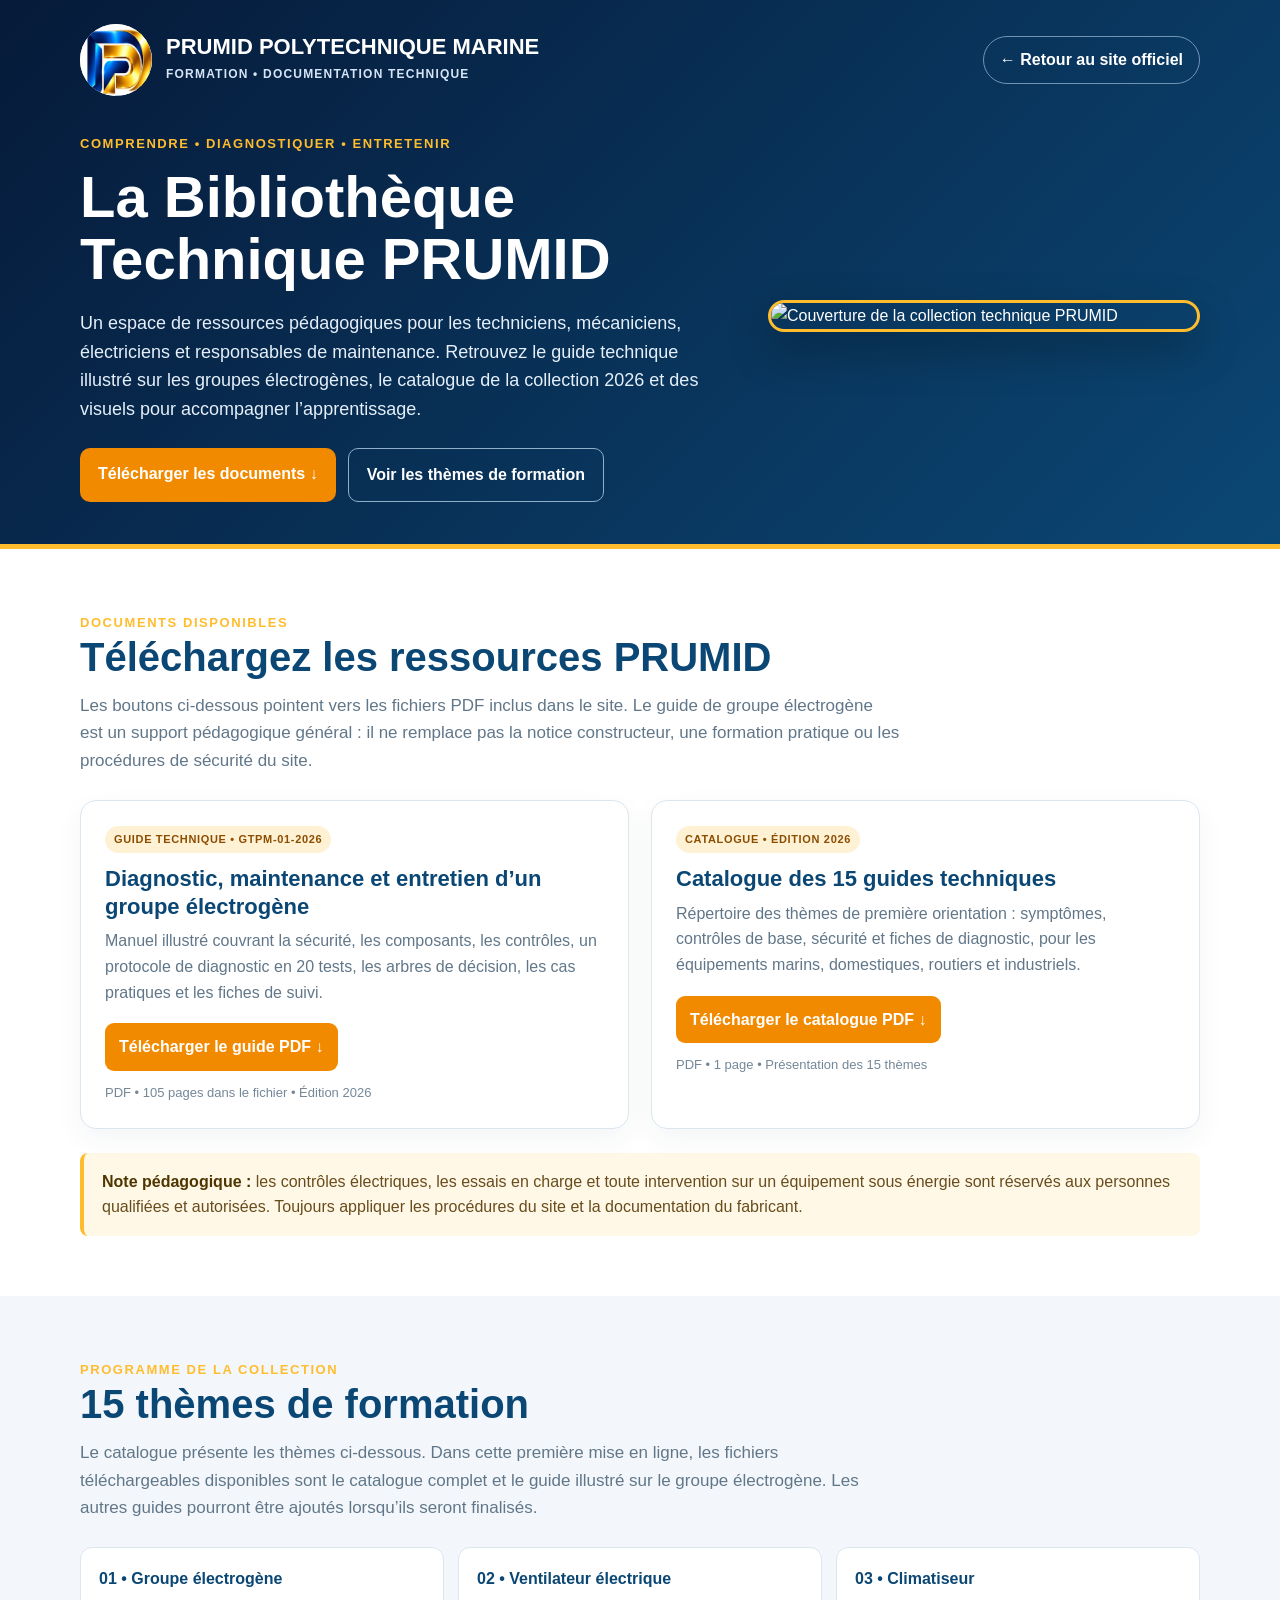
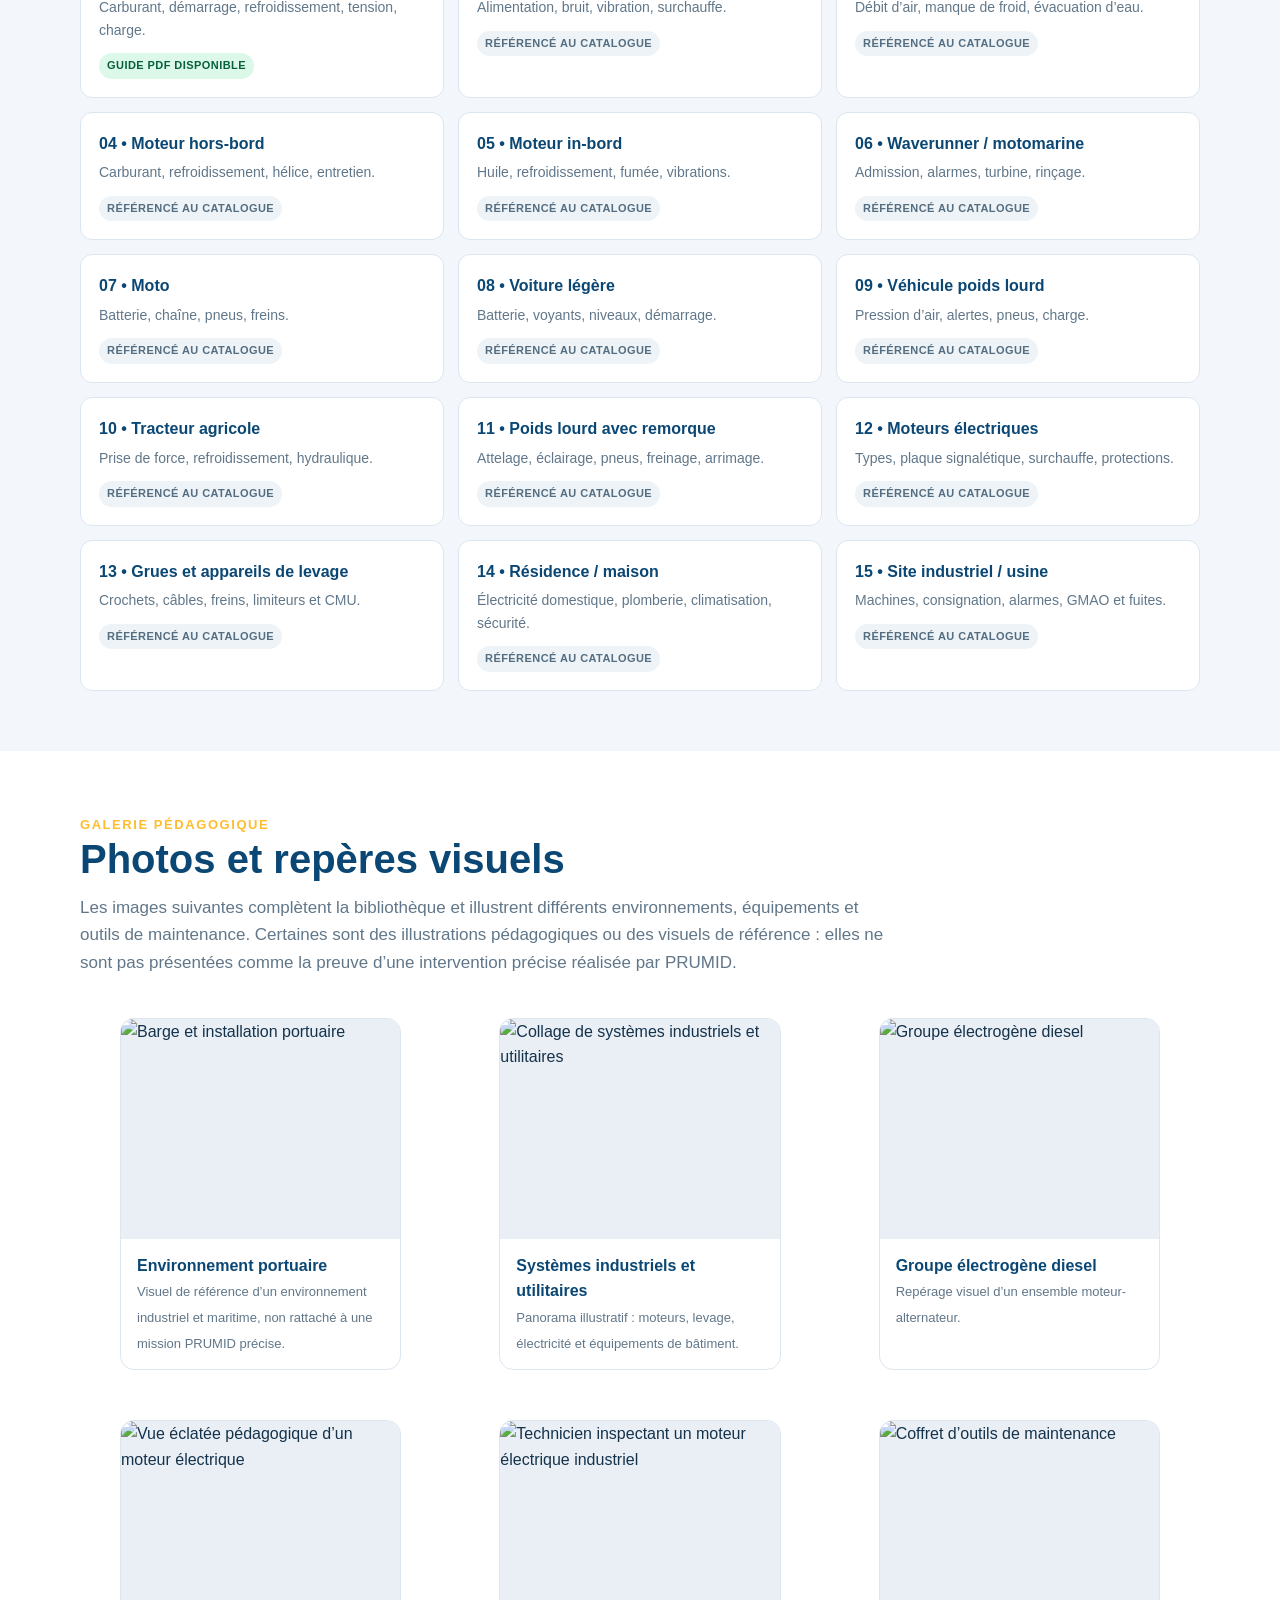
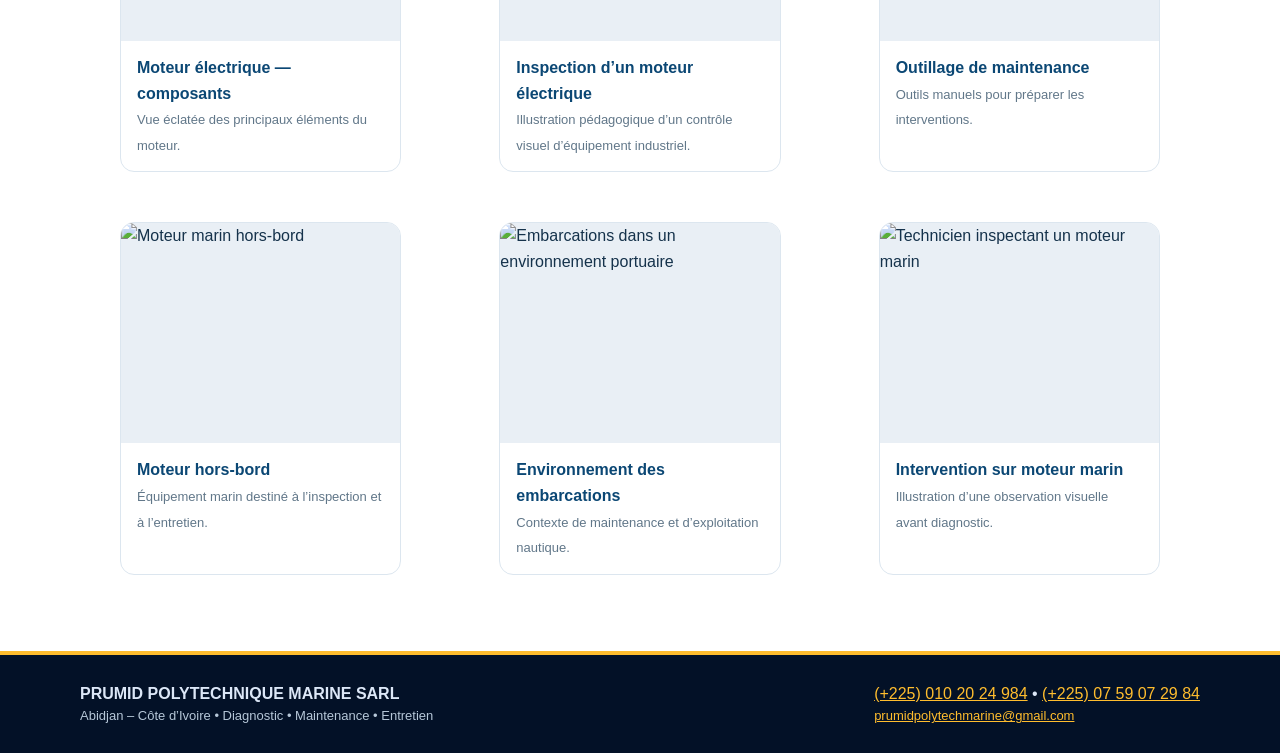
==== bibliotheque-technique.html @ f0f3e861 "Add files via upload Version 14 — galerie et confiance PRUMID." ====
<!doctype html>
<html lang="fr">
<head>
  <meta charset="utf-8">
  <meta name="viewport" content="width=device-width, initial-scale=1">
  <meta name="description" content="Bibliothèque Technique PRUMID : guide illustré de groupe électrogène, catalogue de 15 thèmes de formation et ressources visuelles de maintenance marine et industrielle.">
  <meta name="theme-color" content="#082f52">
  <title>Formation — Bibliothèque Technique PRUMID</title>
  <style>
    :root{--navy:#061a39;--blue:#0b4774;--gold:#ffbd2e;--orange:#f28a00;--ink:#15324b;--muted:#617789;--pale:#f3f7fb;--line:#dce6ef}
    *{box-sizing:border-box}html{scroll-behavior:smooth}body{margin:0;font-family:Inter,Arial,sans-serif;line-height:1.6;color:var(--ink);background:#fff}a{color:inherit}.wrap{width:min(1120px,92%);margin:auto}
    header{background:linear-gradient(135deg,var(--navy),#0b4774);color:#fff;padding:24px 0 42px;border-bottom:5px solid var(--gold)}
    .topbar{display:flex;justify-content:space-between;align-items:center;gap:20px;flex-wrap:wrap;margin-bottom:34px}.brand{display:flex;align-items:center;gap:14px;text-decoration:none}.brand img{width:72px;height:72px;object-fit:contain;border-radius:50%;background:white}.brand strong{display:block;font-size:22px;line-height:1.2}.brand span{font-size:12px;color:#d6e5f6;letter-spacing:.1em;font-weight:800}.back{color:#fff;text-decoration:none;font-weight:800;border:1px solid #7194b5;border-radius:999px;padding:10px 16px}.eyebrow{color:var(--gold);text-transform:uppercase;letter-spacing:.12em;font-weight:900;font-size:13px}.hero-grid{display:grid;grid-template-columns:1.2fr .8fr;gap:40px;align-items:center}.hero h1{font-size:clamp(34px,5vw,58px);line-height:1.08;margin:10px 0 16px}.hero p{font-size:18px;color:#e4effa;max-width:680px}.hero-cover{width:100%;max-height:440px;object-fit:cover;object-position:center 20%;border:3px solid var(--gold);border-radius:16px;box-shadow:0 18px 44px #0004}.actions{display:flex;gap:12px;flex-wrap:wrap;margin-top:24px}.btn{display:inline-block;padding:13px 18px;border-radius:10px;text-decoration:none;font-weight:900;background:var(--orange);color:#fff}.btn.alt{background:transparent;border:1px solid #90afc9;color:#fff}.btn.light{background:#fff;color:var(--blue);border:1px solid var(--line)}
    section{padding:60px 0}.section-alt{background:var(--pale)}h2{font-size:clamp(27px,3.4vw,40px);line-height:1.15;color:var(--blue);margin:0 0 12px}.lead{font-size:17px;color:var(--muted);max-width:820px;margin:0 0 26px}.downloads{display:grid;grid-template-columns:repeat(2,minmax(0,1fr));gap:22px}.download-card{background:#fff;border:1px solid var(--line);border-radius:16px;overflow:hidden;box-shadow:0 10px 28px #15324b0d}.download-card .pad{padding:24px}.download-card .icon{font-size:32px}.pill{display:inline-block;background:#fff1d4;color:#8b4d00;font-weight:900;font-size:11px;letter-spacing:.06em;padding:5px 9px;border-radius:999px}.download-card h3{font-size:22px;line-height:1.25;color:var(--blue);margin:12px 0 8px}.download-card p{color:var(--muted);margin:0 0 18px}.file-meta{font-size:13px;color:#748797;margin-top:12px}.download-link{display:inline-block;background:var(--orange);color:white;padding:11px 14px;border-radius:9px;font-weight:900;text-decoration:none}.topics{display:grid;grid-template-columns:repeat(3,minmax(0,1fr));gap:14px}.topic{background:#fff;border:1px solid var(--line);border-radius:12px;padding:18px}.topic b{display:block;color:var(--blue);margin-bottom:5px}.topic p{font-size:14px;color:var(--muted);margin:0 0 10px}.status{display:inline-block;font-size:11px;text-transform:uppercase;letter-spacing:.04em;font-weight:900;color:#546d80;background:#edf3f7;border-radius:999px;padding:4px 8px}.status.ready{color:#075f3c;background:#dcf8e8}
    .photo-grid{display:grid;grid-template-columns:repeat(3,minmax(0,1fr));gap:18px}.photo-card{background:#fff;border:1px solid var(--line);border-radius:14px;overflow:hidden}.photo-card img{width:100%;height:220px;object-fit:cover;display:block;background:#e9eff5}.photo-card figcaption{padding:14px 16px}.photo-card strong{display:block;color:var(--blue)}.photo-card span{font-size:13px;color:var(--muted)}.note{margin-top:24px;background:#fff8e7;border-left:4px solid var(--gold);border-radius:8px;padding:16px 18px;color:#684c1c}.note strong{color:#4f3600}footer{background:#031127;color:#dce7f7;padding:26px 0;border-top:4px solid var(--gold)}.footer-inner{display:flex;justify-content:space-between;gap:20px;align-items:center;flex-wrap:wrap}.footer-inner a{color:var(--gold)}.small{font-size:13px;color:#b6c7d8}
    @media(max-width:800px){.hero-grid{grid-template-columns:1fr}.hero-cover{max-height:350px;object-position:center 18%}.topics,.photo-grid{grid-template-columns:repeat(2,minmax(0,1fr))}.downloads{grid-template-columns:1fr}}
    @media(max-width:560px){.topics,.photo-grid{grid-template-columns:1fr}.photo-card img{height:230px}.topbar{align-items:flex-start}.brand img{width:58px;height:58px}.brand strong{font-size:18px}.actions .btn{width:100%;text-align:center}section{padding:46px 0}}
  </style>
</head>
<body>
<header class="hero">
  <div class="wrap">
    <div class="topbar">
      <a class="brand" href="index.html" aria-label="Retour au site PRUMID">
        <img src="logo-prumid-embleme.jpg" alt="Emblème PRUMID bleu et or">
        <div><strong>PRUMID POLYTECHNIQUE MARINE</strong><span>FORMATION • DOCUMENTATION TECHNIQUE</span></div>
      </a>
      <a class="back" href="index.html">← Retour au site officiel</a>
    </div>
    <div class="hero-grid">
      <div>
        <span class="eyebrow">Comprendre • Diagnostiquer • Entretenir</span>
        <h1>La Bibliothèque Technique PRUMID</h1>
        <p>Un espace de ressources pédagogiques pour les techniciens, mécaniciens, électriciens et responsables de maintenance. Retrouvez le guide technique illustré sur les groupes électrogènes, le catalogue de la collection 2026 et des visuels pour accompagner l’apprentissage.</p>
        <div class="actions">
          <a class="btn" href="#telechargements">Télécharger les documents ↓</a>
          <a class="btn alt" href="#themes">Voir les thèmes de formation</a>
        </div>
      </div>
      <img class="hero-cover" src="assets/formation/couverture-collection-technique.webp" alt="Couverture de la collection technique PRUMID">
    </div>
  </div>
</header>

<main>
  <section id="telechargements">
    <div class="wrap">
      <span class="eyebrow">Documents disponibles</span>
      <h2>Téléchargez les ressources PRUMID</h2>
      <p class="lead">Les boutons ci-dessous pointent vers les fichiers PDF inclus dans le site. Le guide de groupe électrogène est un support pédagogique général : il ne remplace pas la notice constructeur, une formation pratique ou les procédures de sécurité du site.</p>
      <div class="downloads">
        <article class="download-card">
          <div class="pad">
            <span class="pill">GUIDE TECHNIQUE • GTPM-01-2026</span>
            <h3>Diagnostic, maintenance et entretien d’un groupe électrogène</h3>
            <p>Manuel illustré couvrant la sécurité, les composants, les contrôles, un protocole de diagnostic en 20 tests, les arbres de décision, les cas pratiques et les fiches de suivi.</p>
            <a class="download-link" href="documents/PRUMID_Guide_Technique_Groupe_Electrogene_2026.pdf" download>Télécharger le guide PDF ↓</a>
            <div class="file-meta">PDF • 105 pages dans le fichier • Édition 2026</div>
          </div>
        </article>
        <article class="download-card">
          <div class="pad">
            <span class="pill">CATALOGUE • ÉDITION 2026</span>
            <h3>Catalogue des 15 guides techniques</h3>
            <p>Répertoire des thèmes de première orientation : symptômes, contrôles de base, sécurité et fiches de diagnostic, pour les équipements marins, domestiques, routiers et industriels.</p>
            <a class="download-link" href="documents/PRUMID_Catalogue_Guides_Techniques.pdf" download>Télécharger le catalogue PDF ↓</a>
            <div class="file-meta">PDF • 1 page • Présentation des 15 thèmes</div>
          </div>
        </article>
      </div>
      <div class="note"><strong>Note pédagogique :</strong> les contrôles électriques, les essais en charge et toute intervention sur un équipement sous énergie sont réservés aux personnes qualifiées et autorisées. Toujours appliquer les procédures du site et la documentation du fabricant.</div>
    </div>
  </section>

  <section id="themes" class="section-alt">
    <div class="wrap">
      <span class="eyebrow">Programme de la collection</span>
      <h2>15 thèmes de formation</h2>
      <p class="lead">Le catalogue présente les thèmes ci-dessous. Dans cette première mise en ligne, les fichiers téléchargeables disponibles sont le catalogue complet et le guide illustré sur le groupe électrogène. Les autres guides pourront être ajoutés lorsqu’ils seront finalisés.</p>
      <div class="topics">
        <article class="topic"><b>01 • Groupe électrogène</b><p>Carburant, démarrage, refroidissement, tension, charge.</p><span class="status ready">Guide PDF disponible</span></article>
        <article class="topic"><b>02 • Ventilateur électrique</b><p>Alimentation, bruit, vibration, surchauffe.</p><span class="status">Référencé au catalogue</span></article>
        <article class="topic"><b>03 • Climatiseur</b><p>Débit d’air, manque de froid, évacuation d’eau.</p><span class="status">Référencé au catalogue</span></article>
        <article class="topic"><b>04 • Moteur hors-bord</b><p>Carburant, refroidissement, hélice, entretien.</p><span class="status">Référencé au catalogue</span></article>
        <article class="topic"><b>05 • Moteur in-bord</b><p>Huile, refroidissement, fumée, vibrations.</p><span class="status">Référencé au catalogue</span></article>
        <article class="topic"><b>06 • Waverunner / motomarine</b><p>Admission, alarmes, turbine, rinçage.</p><span class="status">Référencé au catalogue</span></article>
        <article class="topic"><b>07 • Moto</b><p>Batterie, chaîne, pneus, freins.</p><span class="status">Référencé au catalogue</span></article>
        <article class="topic"><b>08 • Voiture légère</b><p>Batterie, voyants, niveaux, démarrage.</p><span class="status">Référencé au catalogue</span></article>
        <article class="topic"><b>09 • Véhicule poids lourd</b><p>Pression d’air, alertes, pneus, charge.</p><span class="status">Référencé au catalogue</span></article>
        <article class="topic"><b>10 • Tracteur agricole</b><p>Prise de force, refroidissement, hydraulique.</p><span class="status">Référencé au catalogue</span></article>
        <article class="topic"><b>11 • Poids lourd avec remorque</b><p>Attelage, éclairage, pneus, freinage, arrimage.</p><span class="status">Référencé au catalogue</span></article>
        <article class="topic"><b>12 • Moteurs électriques</b><p>Types, plaque signalétique, surchauffe, protections.</p><span class="status">Référencé au catalogue</span></article>
        <article class="topic"><b>13 • Grues et appareils de levage</b><p>Crochets, câbles, freins, limiteurs et CMU.</p><span class="status">Référencé au catalogue</span></article>
        <article class="topic"><b>14 • Résidence / maison</b><p>Électricité domestique, plomberie, climatisation, sécurité.</p><span class="status">Référencé au catalogue</span></article>
        <article class="topic"><b>15 • Site industriel / usine</b><p>Machines, consignation, alarmes, GMAO et fuites.</p><span class="status">Référencé au catalogue</span></article>
      </div>
    </div>
  </section>

  <section id="illustrations">
    <div class="wrap">
      <span class="eyebrow">Galerie pédagogique</span>
      <h2>Photos et repères visuels</h2>
      <p class="lead">Les images suivantes complètent la bibliothèque et illustrent différents environnements, équipements et outils de maintenance. Certaines sont des illustrations pédagogiques ou des visuels de référence : elles ne sont pas présentées comme la preuve d’une intervention précise réalisée par PRUMID.</p>
      <div class="photo-grid">
        <figure class="photo-card"><img src="assets/formation/environnement-portuaire.webp" alt="Barge et installation portuaire" loading="lazy"><figcaption><strong>Environnement portuaire</strong><span>Visuel de référence d’un environnement industriel et maritime, non rattaché à une mission PRUMID précise.</span></figcaption></figure>
        <figure class="photo-card"><img src="assets/formation/systemes-industriels-utilitaires.webp" alt="Collage de systèmes industriels et utilitaires" loading="lazy"><figcaption><strong>Systèmes industriels et utilitaires</strong><span>Panorama illustratif : moteurs, levage, électricité et équipements de bâtiment.</span></figcaption></figure>
        <figure class="photo-card"><img src="assets/formation/groupe-electrogene-diesel.webp" alt="Groupe électrogène diesel" loading="lazy"><figcaption><strong>Groupe électrogène diesel</strong><span>Repérage visuel d’un ensemble moteur-alternateur.</span></figcaption></figure>
        <figure class="photo-card"><img src="assets/formation/moteur-electrique-composants.webp" alt="Vue éclatée pédagogique d’un moteur électrique" loading="lazy"><figcaption><strong>Moteur électrique — composants</strong><span>Vue éclatée des principaux éléments du moteur.</span></figcaption></figure>
        <figure class="photo-card"><img src="assets/formation/inspection-moteur-electrique.webp" alt="Technicien inspectant un moteur électrique industriel" loading="lazy"><figcaption><strong>Inspection d’un moteur électrique</strong><span>Illustration pédagogique d’un contrôle visuel d’équipement industriel.</span></figcaption></figure>
        <figure class="photo-card"><img src="assets/formation/outillage-maintenance.webp" alt="Coffret d’outils de maintenance" loading="lazy"><figcaption><strong>Outillage de maintenance</strong><span>Outils manuels pour préparer les interventions.</span></figcaption></figure>
        <figure class="photo-card"><img src="assets/formation/moteur-hors-bord.webp" alt="Moteur marin hors-bord" loading="lazy"><figcaption><strong>Moteur hors-bord</strong><span>Équipement marin destiné à l’inspection et à l’entretien.</span></figcaption></figure>
        <figure class="photo-card"><img src="assets/formation/environnement-embarcations.webp" alt="Embarcations dans un environnement portuaire" loading="lazy"><figcaption><strong>Environnement des embarcations</strong><span>Contexte de maintenance et d’exploitation nautique.</span></figcaption></figure>
        <figure class="photo-card"><img src="assets/formation/intervention-moteur-marin.webp" alt="Technicien inspectant un moteur marin" loading="lazy"><figcaption><strong>Intervention sur moteur marin</strong><span>Illustration d’une observation visuelle avant diagnostic.</span></figcaption></figure>
      </div>
    </div>
  </section>
</main>
<footer><div class="wrap footer-inner"><div><strong>PRUMID POLYTECHNIQUE MARINE SARL</strong><div class="small">Abidjan – Côte d’Ivoire • Diagnostic • Maintenance • Entretien</div></div><div><a href="tel:+2250102024984">(+225) 010 20 24 984</a> • <a href="tel:+2250759072984">(+225) 07 59 07 29 84</a><div class="small"><a href="mailto:prumidpolytechmarine@gmail.com">prumidpolytechmarine@gmail.com</a></div></div></div></footer>
</body>
</html>
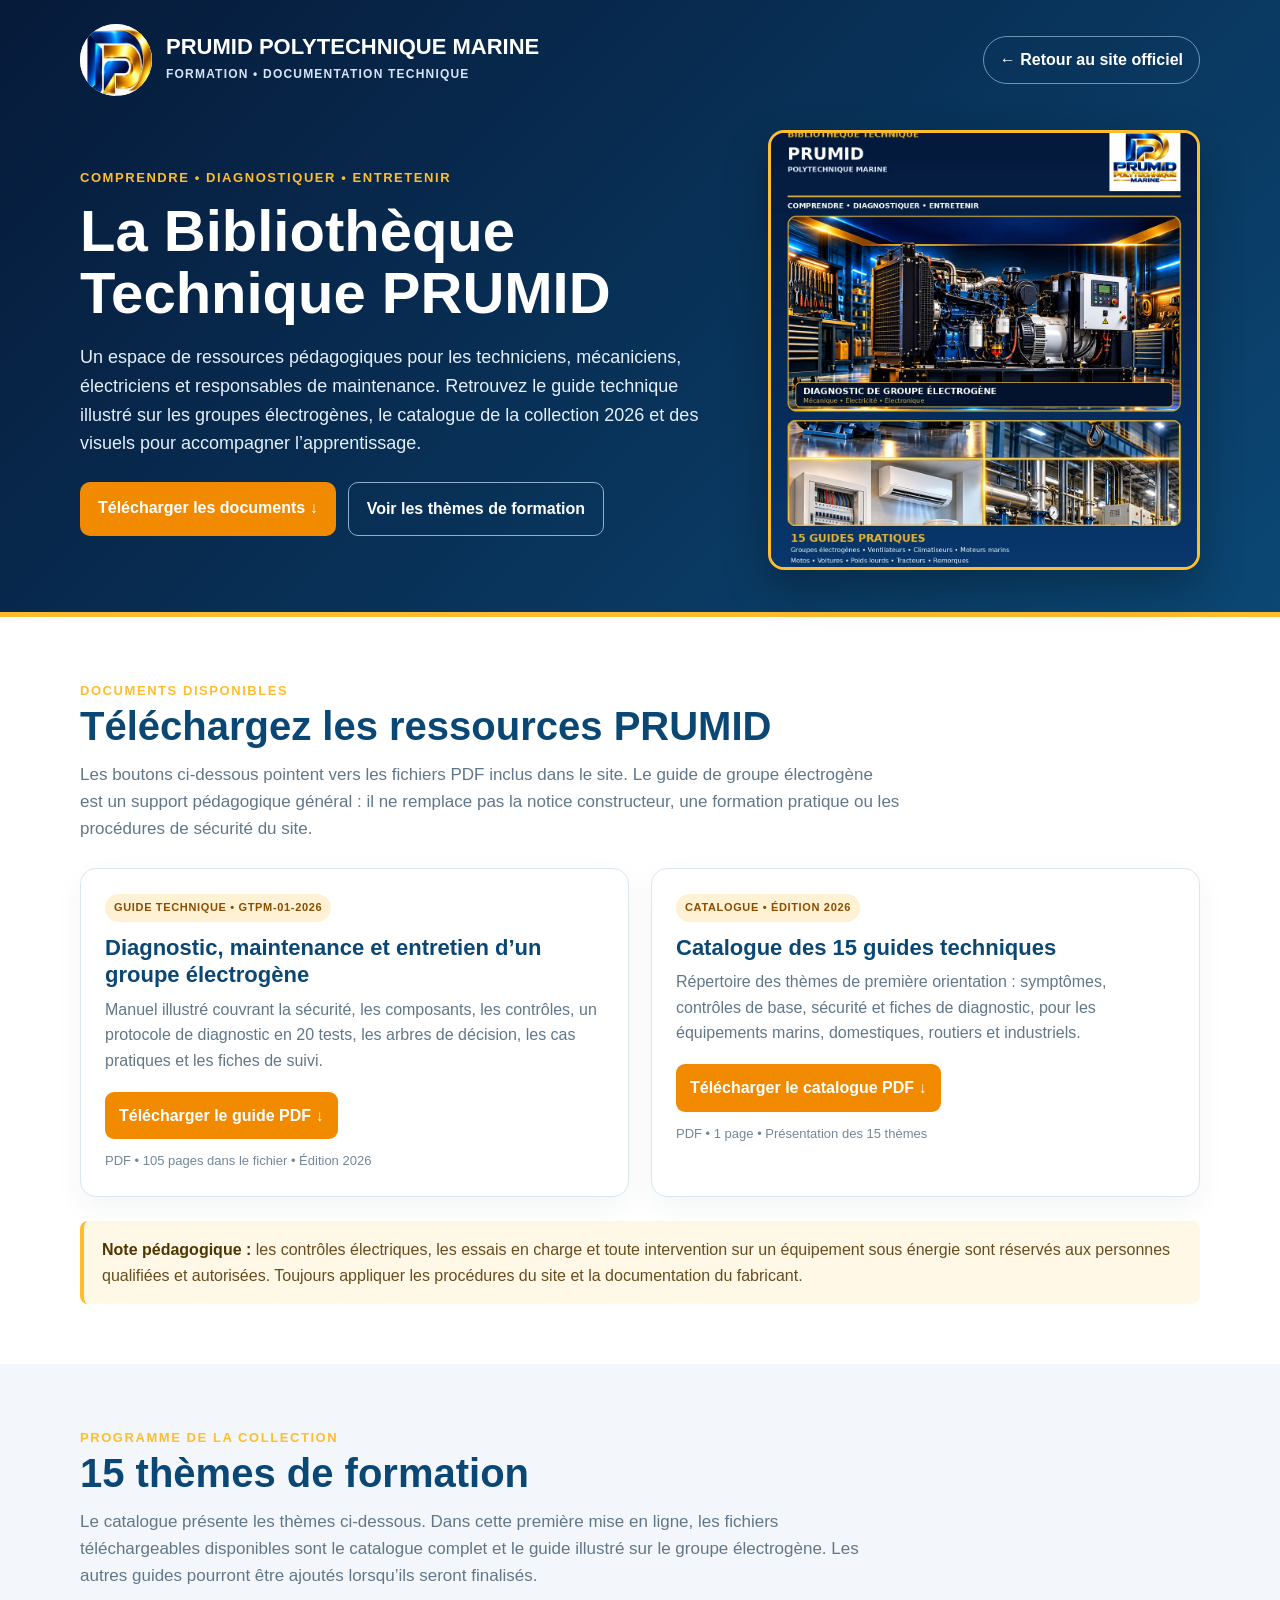
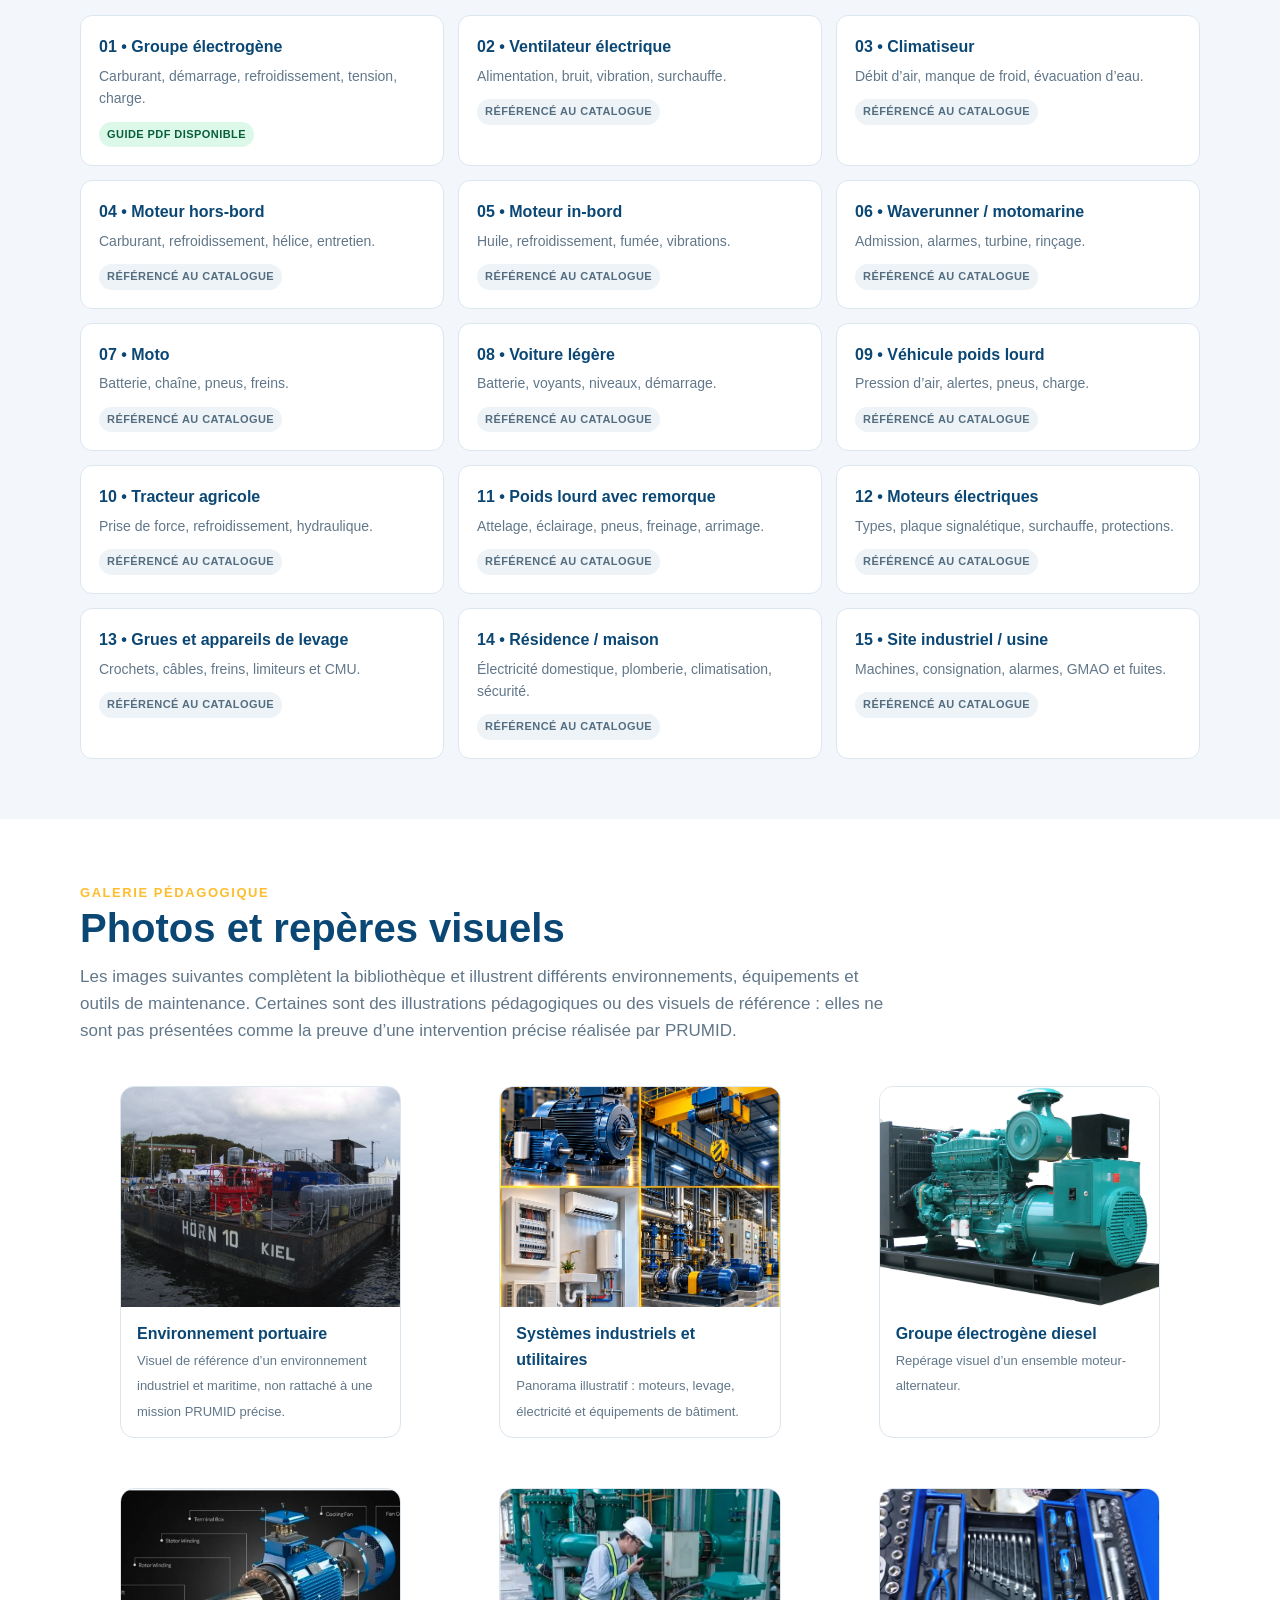
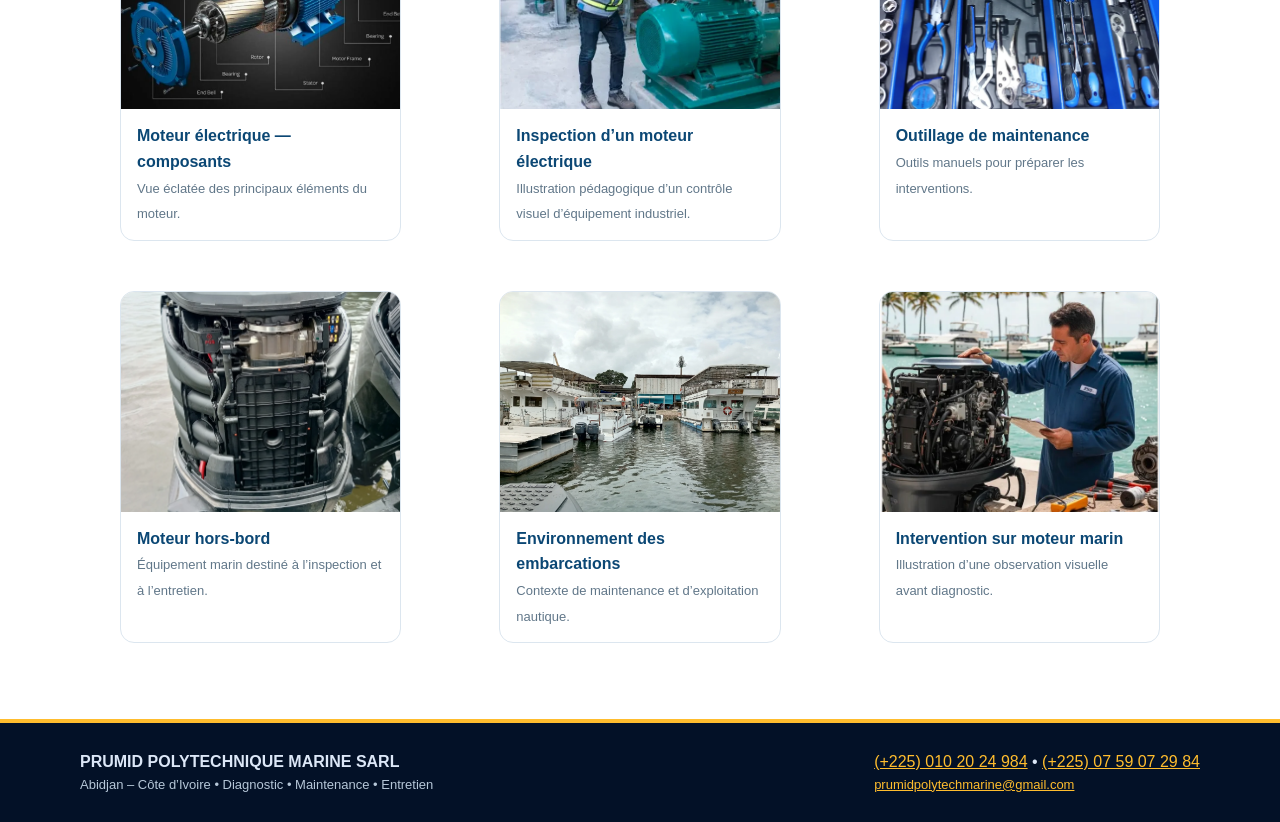
==== commit 015f053f: "Add files via upload Correction des images V14.1" ====
--- a/bibliotheque-technique.html
+++ b/bibliotheque-technique.html
@@ -37,7 +37,7 @@
           <a class="btn alt" href="#themes">Voir les thèmes de formation</a>
         </div>
       </div>
-      <img class="hero-cover" src="assets/formation/couverture-collection-technique.webp" alt="Couverture de la collection technique PRUMID">
+      <img class="hero-cover" src="couverture-collection-technique.webp" alt="Couverture de la collection technique PRUMID">
     </div>
   </div>
 </header>
@@ -103,15 +103,15 @@
       <h2>Photos et repères visuels</h2>
       <p class="lead">Les images suivantes complètent la bibliothèque et illustrent différents environnements, équipements et outils de maintenance. Certaines sont des illustrations pédagogiques ou des visuels de référence : elles ne sont pas présentées comme la preuve d’une intervention précise réalisée par PRUMID.</p>
       <div class="photo-grid">
-        <figure class="photo-card"><img src="assets/formation/environnement-portuaire.webp" alt="Barge et installation portuaire" loading="lazy"><figcaption><strong>Environnement portuaire</strong><span>Visuel de référence d’un environnement industriel et maritime, non rattaché à une mission PRUMID précise.</span></figcaption></figure>
-        <figure class="photo-card"><img src="assets/formation/systemes-industriels-utilitaires.webp" alt="Collage de systèmes industriels et utilitaires" loading="lazy"><figcaption><strong>Systèmes industriels et utilitaires</strong><span>Panorama illustratif : moteurs, levage, électricité et équipements de bâtiment.</span></figcaption></figure>
-        <figure class="photo-card"><img src="assets/formation/groupe-electrogene-diesel.webp" alt="Groupe électrogène diesel" loading="lazy"><figcaption><strong>Groupe électrogène diesel</strong><span>Repérage visuel d’un ensemble moteur-alternateur.</span></figcaption></figure>
-        <figure class="photo-card"><img src="assets/formation/moteur-electrique-composants.webp" alt="Vue éclatée pédagogique d’un moteur électrique" loading="lazy"><figcaption><strong>Moteur électrique — composants</strong><span>Vue éclatée des principaux éléments du moteur.</span></figcaption></figure>
-        <figure class="photo-card"><img src="assets/formation/inspection-moteur-electrique.webp" alt="Technicien inspectant un moteur électrique industriel" loading="lazy"><figcaption><strong>Inspection d’un moteur électrique</strong><span>Illustration pédagogique d’un contrôle visuel d’équipement industriel.</span></figcaption></figure>
-        <figure class="photo-card"><img src="assets/formation/outillage-maintenance.webp" alt="Coffret d’outils de maintenance" loading="lazy"><figcaption><strong>Outillage de maintenance</strong><span>Outils manuels pour préparer les interventions.</span></figcaption></figure>
-        <figure class="photo-card"><img src="assets/formation/moteur-hors-bord.webp" alt="Moteur marin hors-bord" loading="lazy"><figcaption><strong>Moteur hors-bord</strong><span>Équipement marin destiné à l’inspection et à l’entretien.</span></figcaption></figure>
-        <figure class="photo-card"><img src="assets/formation/environnement-embarcations.webp" alt="Embarcations dans un environnement portuaire" loading="lazy"><figcaption><strong>Environnement des embarcations</strong><span>Contexte de maintenance et d’exploitation nautique.</span></figcaption></figure>
-        <figure class="photo-card"><img src="assets/formation/intervention-moteur-marin.webp" alt="Technicien inspectant un moteur marin" loading="lazy"><figcaption><strong>Intervention sur moteur marin</strong><span>Illustration d’une observation visuelle avant diagnostic.</span></figcaption></figure>
+        <figure class="photo-card"><img src="environnement-portuaire.webp" alt="Barge et installation portuaire" loading="lazy"><figcaption><strong>Environnement portuaire</strong><span>Visuel de référence d’un environnement industriel et maritime, non rattaché à une mission PRUMID précise.</span></figcaption></figure>
+        <figure class="photo-card"><img src="systemes-industriels-utilitaires.webp" alt="Collage de systèmes industriels et utilitaires" loading="lazy"><figcaption><strong>Systèmes industriels et utilitaires</strong><span>Panorama illustratif : moteurs, levage, électricité et équipements de bâtiment.</span></figcaption></figure>
+        <figure class="photo-card"><img src="groupe-electrogene-diesel.webp" alt="Groupe électrogène diesel" loading="lazy"><figcaption><strong>Groupe électrogène diesel</strong><span>Repérage visuel d’un ensemble moteur-alternateur.</span></figcaption></figure>
+        <figure class="photo-card"><img src="moteur-electrique-composants.webp" alt="Vue éclatée pédagogique d’un moteur électrique" loading="lazy"><figcaption><strong>Moteur électrique — composants</strong><span>Vue éclatée des principaux éléments du moteur.</span></figcaption></figure>
+        <figure class="photo-card"><img src="inspection-moteur-electrique.webp" alt="Technicien inspectant un moteur électrique industriel" loading="lazy"><figcaption><strong>Inspection d’un moteur électrique</strong><span>Illustration pédagogique d’un contrôle visuel d’équipement industriel.</span></figcaption></figure>
+        <figure class="photo-card"><img src="outillage-maintenance.webp" alt="Coffret d’outils de maintenance" loading="lazy"><figcaption><strong>Outillage de maintenance</strong><span>Outils manuels pour préparer les interventions.</span></figcaption></figure>
+        <figure class="photo-card"><img src="moteur-hors-bord.webp" alt="Moteur marin hors-bord" loading="lazy"><figcaption><strong>Moteur hors-bord</strong><span>Équipement marin destiné à l’inspection et à l’entretien.</span></figcaption></figure>
+        <figure class="photo-card"><img src="environnement-embarcations.webp" alt="Embarcations dans un environnement portuaire" loading="lazy"><figcaption><strong>Environnement des embarcations</strong><span>Contexte de maintenance et d’exploitation nautique.</span></figcaption></figure>
+        <figure class="photo-card"><img src="intervention-moteur-marin.webp" alt="Technicien inspectant un moteur marin" loading="lazy"><figcaption><strong>Intervention sur moteur marin</strong><span>Illustration d’une observation visuelle avant diagnostic.</span></figcaption></figure>
       </div>
     </div>
   </section>
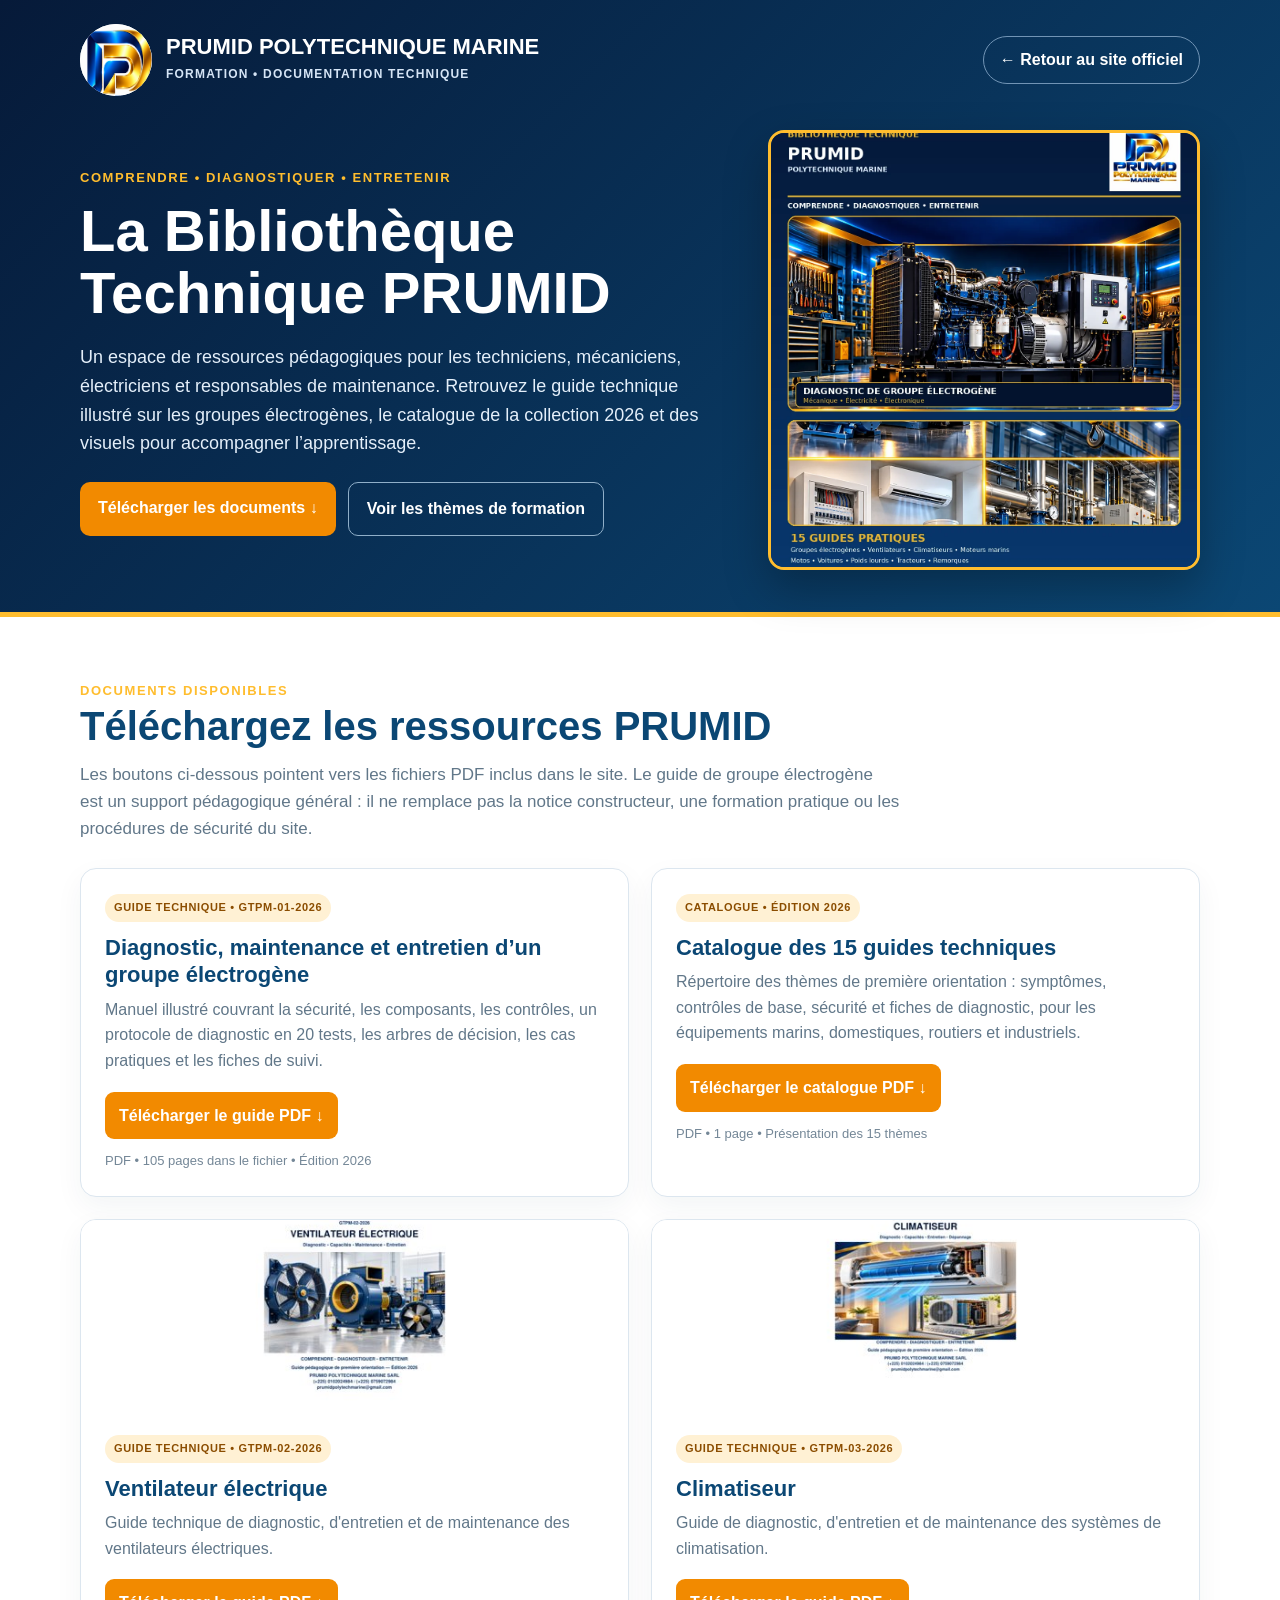
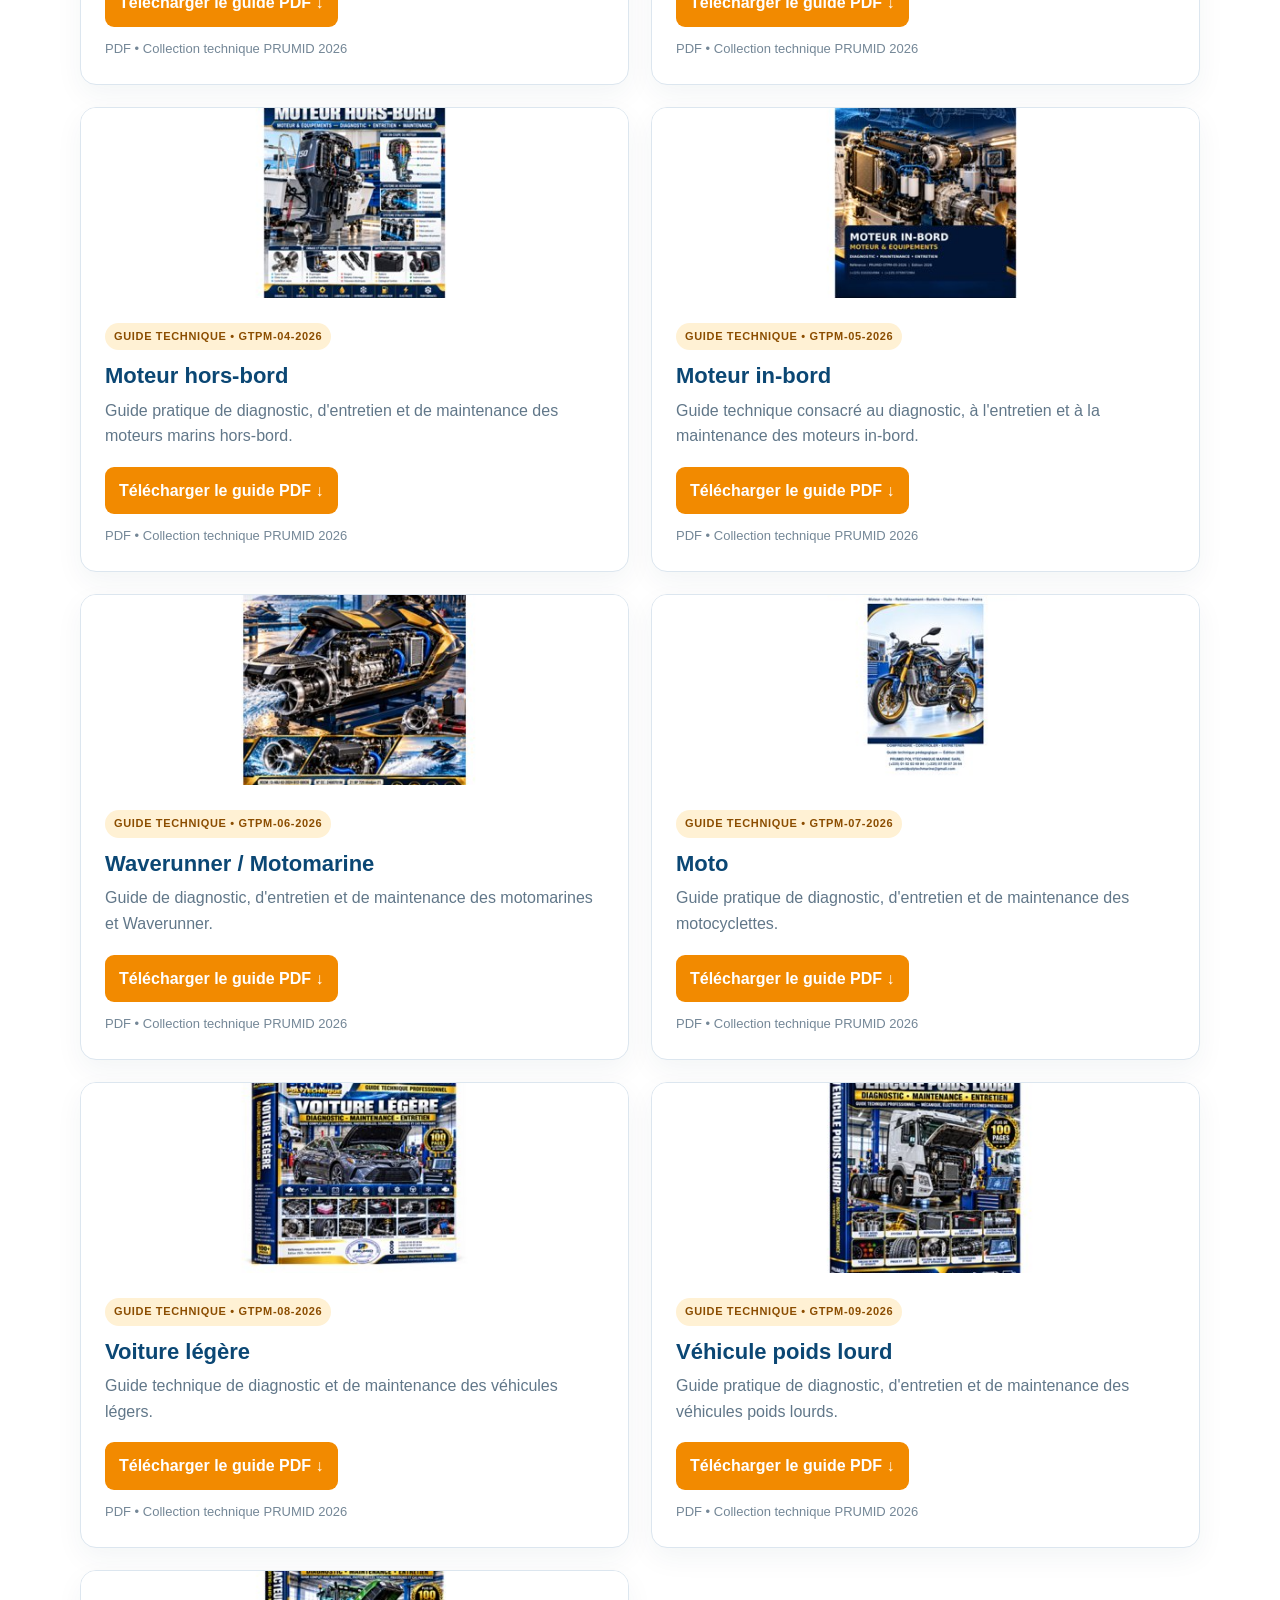
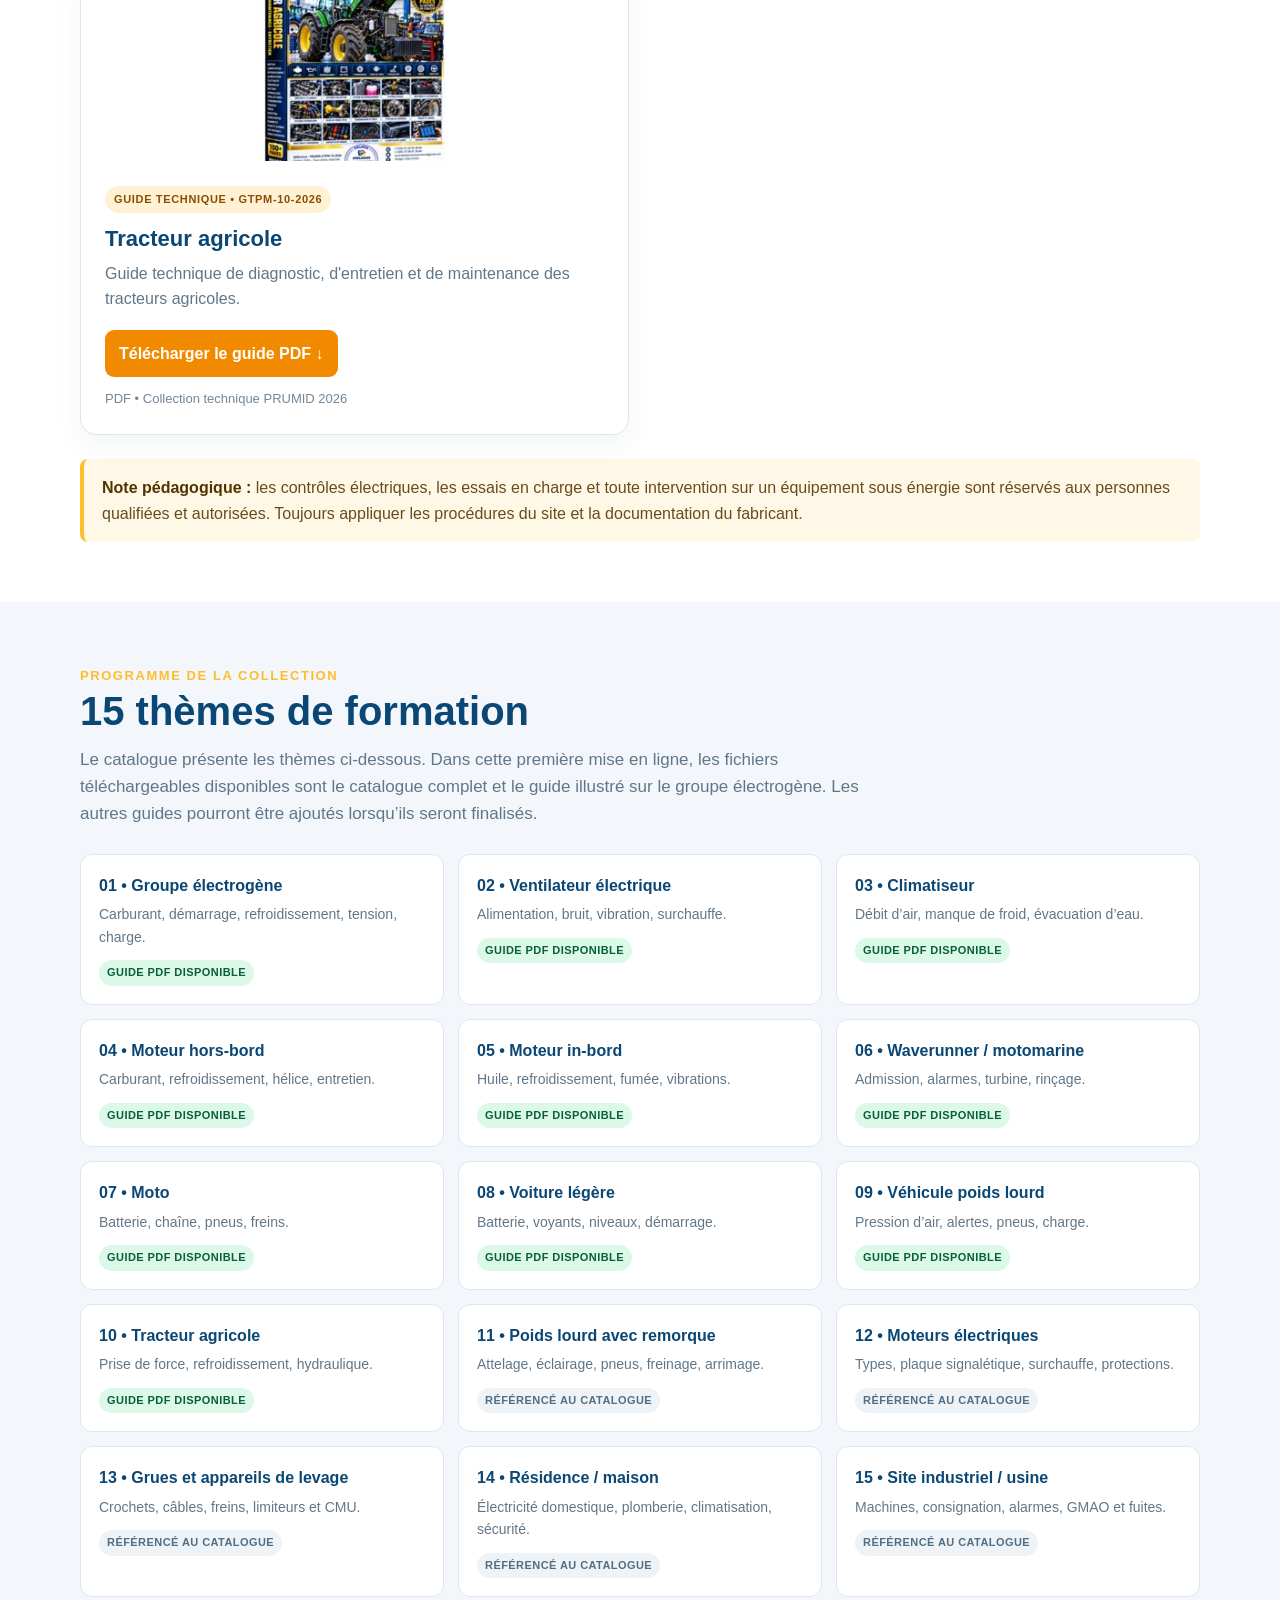
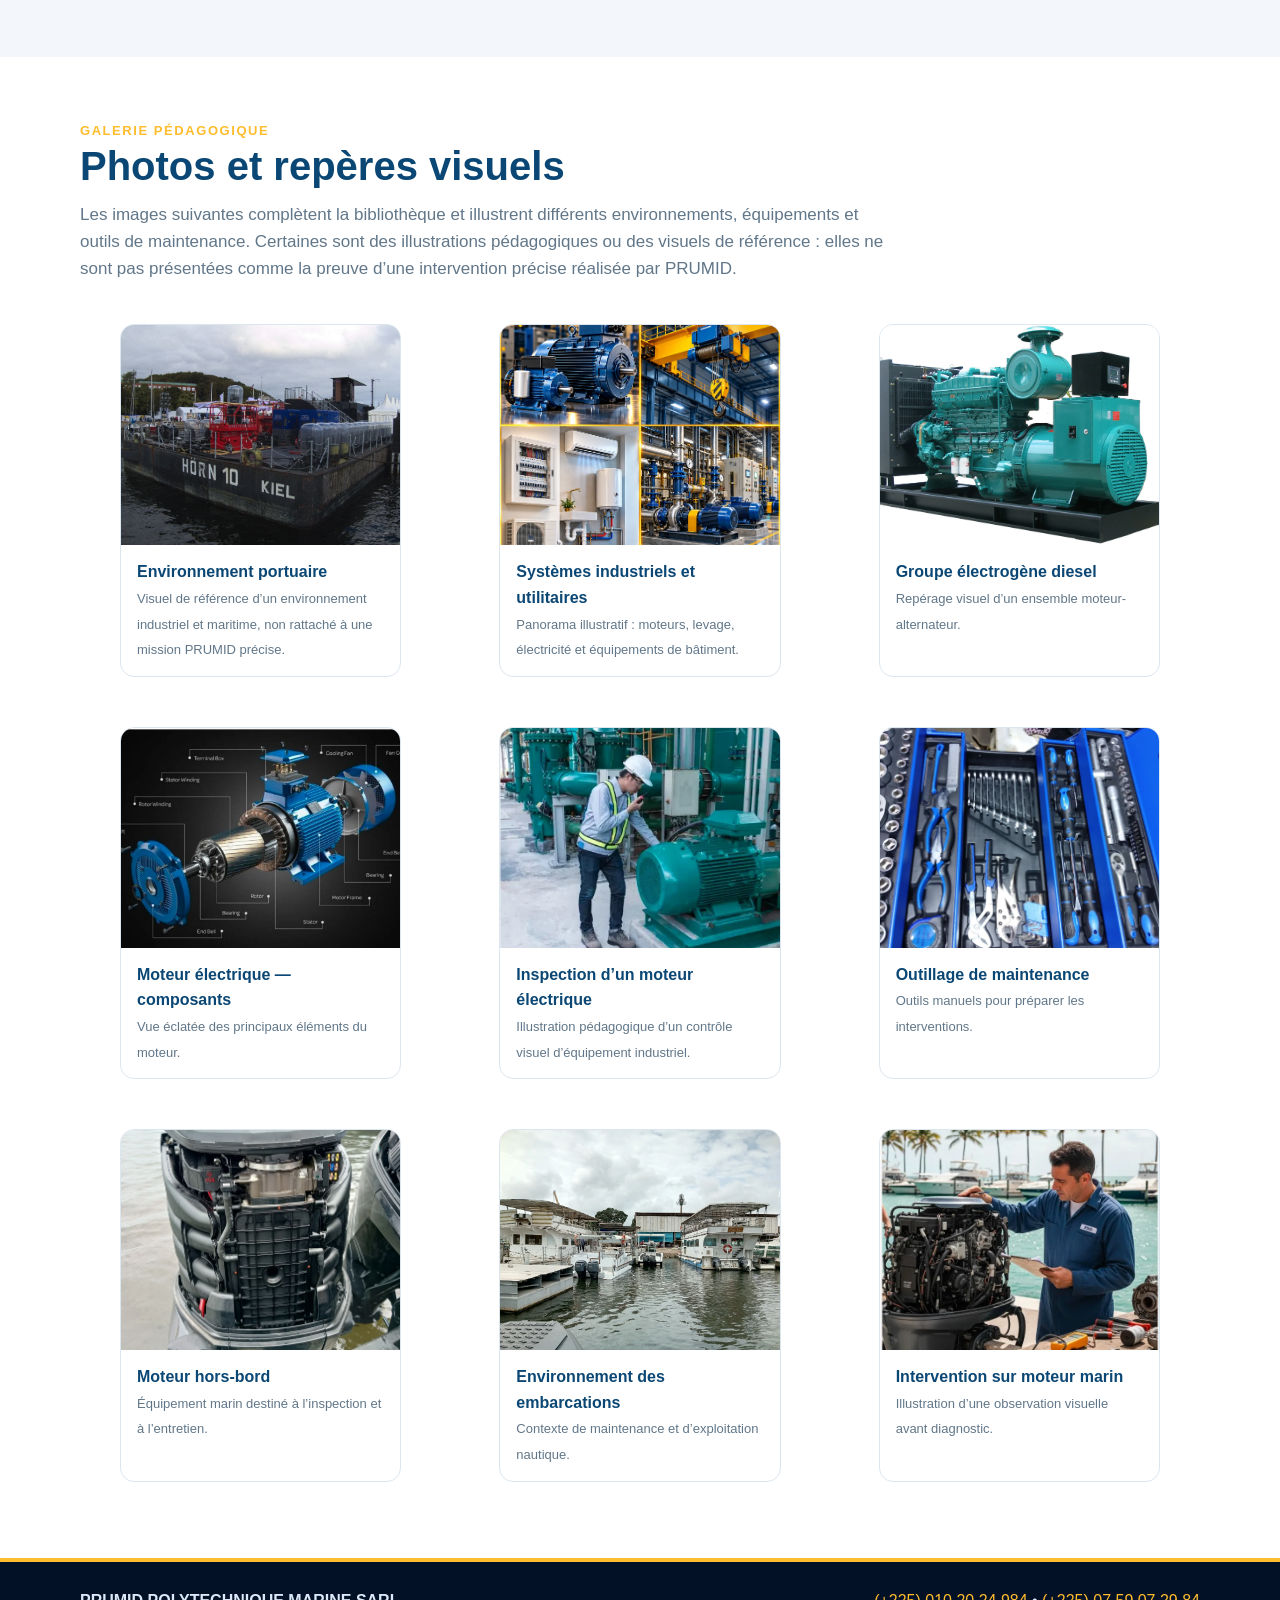
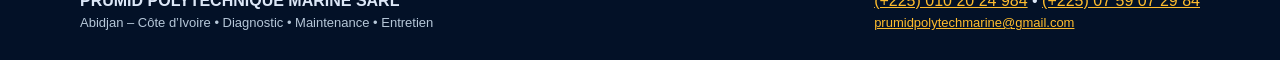
==== commit 643a0b1f: "Mise à jour de la bibliothèque technique : 10 guides PDF disponibles" ====
--- a/bibliotheque-technique.html
+++ b/bibliotheque-technique.html
@@ -37,7 +37,7 @@
           <a class="btn alt" href="#themes">Voir les thèmes de formation</a>
         </div>
       </div>
-      <img class="hero-cover" src="couverture-collection-technique.webp" alt="Couverture de la collection technique PRUMID">
+      <img class="hero-cover" src="assets/formation/couverture-collection-technique.webp" alt="Couverture de la collection technique PRUMID">
     </div>
   </div>
 </header>
@@ -67,6 +67,106 @@
             <div class="file-meta">PDF • 1 page • Présentation des 15 thèmes</div>
           </div>
         </article>
+      
+<article class="download-card">
+  <img src="assets/formation/GTPM-02-2026.jpg" alt="Guide GTPM-02 Ventilateur électrique" style="width:100%;height:190px;object-fit:cover;display:block">
+  <div class="pad">
+    <span class="pill">GUIDE TECHNIQUE • GTPM-02-2026</span>
+    <h3>Ventilateur électrique</h3>
+    <p>Guide technique de diagnostic, d'entretien et de maintenance des ventilateurs électriques.</p>
+    <a class="download-link" href="documents/PRUMID_GTPM-02-2026_Ventilateur_Electrique_64_Pages(2).pdf" download>Télécharger le guide PDF ↓</a>
+    <div class="file-meta">PDF • Collection technique PRUMID 2026</div>
+  </div>
+</article>
+
+<article class="download-card">
+  <img src="assets/formation/GTPM-03-2026.jpg" alt="Guide GTPM-03 Climatiseur" style="width:100%;height:190px;object-fit:cover;display:block">
+  <div class="pad">
+    <span class="pill">GUIDE TECHNIQUE • GTPM-03-2026</span>
+    <h3>Climatiseur</h3>
+    <p>Guide de diagnostic, d'entretien et de maintenance des systèmes de climatisation.</p>
+    <a class="download-link" href="documents/PRUMID_GTPM-03-2026_Climatiseur_62_Chapitres(3).pdf" download>Télécharger le guide PDF ↓</a>
+    <div class="file-meta">PDF • Collection technique PRUMID 2026</div>
+  </div>
+</article>
+
+<article class="download-card">
+  <img src="assets/formation/GTPM-04-2026.jpg" alt="Guide GTPM-04 Moteur hors-bord" style="width:100%;height:190px;object-fit:cover;display:block">
+  <div class="pad">
+    <span class="pill">GUIDE TECHNIQUE • GTPM-04-2026</span>
+    <h3>Moteur hors-bord</h3>
+    <p>Guide pratique de diagnostic, d'entretien et de maintenance des moteurs marins hors-bord.</p>
+    <a class="download-link" href="documents/PRUMID_GTPM-04-2026_Moteur_Hors_Bord_110_Fiches(2).pdf" download>Télécharger le guide PDF ↓</a>
+    <div class="file-meta">PDF • Collection technique PRUMID 2026</div>
+  </div>
+</article>
+
+<article class="download-card">
+  <img src="assets/formation/GTPM-05-2026.jpg" alt="Guide GTPM-05 Moteur in-bord" style="width:100%;height:190px;object-fit:cover;display:block">
+  <div class="pad">
+    <span class="pill">GUIDE TECHNIQUE • GTPM-05-2026</span>
+    <h3>Moteur in-bord</h3>
+    <p>Guide technique consacré au diagnostic, à l'entretien et à la maintenance des moteurs in-bord.</p>
+    <a class="download-link" href="documents/PRUMID_GTPM-05-2026_Moteur_In_Bord_110_Fiches(2).pdf" download>Télécharger le guide PDF ↓</a>
+    <div class="file-meta">PDF • Collection technique PRUMID 2026</div>
+  </div>
+</article>
+
+<article class="download-card">
+  <img src="assets/formation/GTPM-06-2026.jpg" alt="Guide GTPM-06 Waverunner et motomarine" style="width:100%;height:190px;object-fit:cover;display:block">
+  <div class="pad">
+    <span class="pill">GUIDE TECHNIQUE • GTPM-06-2026</span>
+    <h3>Waverunner / Motomarine</h3>
+    <p>Guide de diagnostic, d'entretien et de maintenance des motomarines et Waverunner.</p>
+    <a class="download-link" href="documents/PRUMID_GTPM-06-2026_Waverunner_Motomarine_AVEC_LOGO_REFERENCES(2).pdf" download>Télécharger le guide PDF ↓</a>
+    <div class="file-meta">PDF • Collection technique PRUMID 2026</div>
+  </div>
+</article>
+
+<article class="download-card">
+  <img src="assets/formation/GTPM-07-2026.jpg" alt="Guide GTPM-07 Moto" style="width:100%;height:190px;object-fit:cover;display:block">
+  <div class="pad">
+    <span class="pill">GUIDE TECHNIQUE • GTPM-07-2026</span>
+    <h3>Moto</h3>
+    <p>Guide pratique de diagnostic, d'entretien et de maintenance des motocyclettes.</p>
+    <a class="download-link" href="documents/PRUMID_GTPM-07-2026_Moto(2).pdf" download>Télécharger le guide PDF ↓</a>
+    <div class="file-meta">PDF • Collection technique PRUMID 2026</div>
+  </div>
+</article>
+
+<article class="download-card">
+  <img src="assets/formation/GTPM-08-2026.jpg" alt="Guide GTPM-08 Voiture légère" style="width:100%;height:190px;object-fit:cover;display:block">
+  <div class="pad">
+    <span class="pill">GUIDE TECHNIQUE • GTPM-08-2026</span>
+    <h3>Voiture légère</h3>
+    <p>Guide technique de diagnostic et de maintenance des véhicules légers.</p>
+    <a class="download-link" href="documents/PRUMID_GTPM08_Voiture_Legere_FINAL(2).pdf" download>Télécharger le guide PDF ↓</a>
+    <div class="file-meta">PDF • Collection technique PRUMID 2026</div>
+  </div>
+</article>
+
+<article class="download-card">
+  <img src="assets/formation/GTPM-09-2026.jpg" alt="Guide GTPM-09 Véhicule poids lourd" style="width:100%;height:190px;object-fit:cover;display:block">
+  <div class="pad">
+    <span class="pill">GUIDE TECHNIQUE • GTPM-09-2026</span>
+    <h3>Véhicule poids lourd</h3>
+    <p>Guide pratique de diagnostic, d'entretien et de maintenance des véhicules poids lourds.</p>
+    <a class="download-link" href="documents/PRUMID_GTPM09_Vehicule_Poids_Lourd_2026(2).pdf" download>Télécharger le guide PDF ↓</a>
+    <div class="file-meta">PDF • Collection technique PRUMID 2026</div>
+  </div>
+</article>
+
+<article class="download-card">
+  <img src="assets/formation/GTPM-10-2026.jpg" alt="Guide GTPM-10 Tracteur agricole" style="width:100%;height:190px;object-fit:cover;display:block">
+  <div class="pad">
+    <span class="pill">GUIDE TECHNIQUE • GTPM-10-2026</span>
+    <h3>Tracteur agricole</h3>
+    <p>Guide technique de diagnostic, d'entretien et de maintenance des tracteurs agricoles.</p>
+    <a class="download-link" href="documents/PRUMID_GTPM-10-2026_Tracteur_Agricole_120_Pages(1).pdf" download>Télécharger le guide PDF ↓</a>
+    <div class="file-meta">PDF • Collection technique PRUMID 2026</div>
+  </div>
+</article>
+
       </div>
       <div class="note"><strong>Note pédagogique :</strong> les contrôles électriques, les essais en charge et toute intervention sur un équipement sous énergie sont réservés aux personnes qualifiées et autorisées. Toujours appliquer les procédures du site et la documentation du fabricant.</div>
     </div>
@@ -79,17 +179,17 @@
       <p class="lead">Le catalogue présente les thèmes ci-dessous. Dans cette première mise en ligne, les fichiers téléchargeables disponibles sont le catalogue complet et le guide illustré sur le groupe électrogène. Les autres guides pourront être ajoutés lorsqu’ils seront finalisés.</p>
       <div class="topics">
         <article class="topic"><b>01 • Groupe électrogène</b><p>Carburant, démarrage, refroidissement, tension, charge.</p><span class="status ready">Guide PDF disponible</span></article>
-        <article class="topic"><b>02 • Ventilateur électrique</b><p>Alimentation, bruit, vibration, surchauffe.</p><span class="status">Référencé au catalogue</span></article>
-        <article class="topic"><b>03 • Climatiseur</b><p>Débit d’air, manque de froid, évacuation d’eau.</p><span class="status">Référencé au catalogue</span></article>
-        <article class="topic"><b>04 • Moteur hors-bord</b><p>Carburant, refroidissement, hélice, entretien.</p><span class="status">Référencé au catalogue</span></article>
-        <article class="topic"><b>05 • Moteur in-bord</b><p>Huile, refroidissement, fumée, vibrations.</p><span class="status">Référencé au catalogue</span></article>
-        <article class="topic"><b>06 • Waverunner / motomarine</b><p>Admission, alarmes, turbine, rinçage.</p><span class="status">Référencé au catalogue</span></article>
-        <article class="topic"><b>07 • Moto</b><p>Batterie, chaîne, pneus, freins.</p><span class="status">Référencé au catalogue</span></article>
-        <article class="topic"><b>08 • Voiture légère</b><p>Batterie, voyants, niveaux, démarrage.</p><span class="status">Référencé au catalogue</span></article>
-        <article class="topic"><b>09 • Véhicule poids lourd</b><p>Pression d’air, alertes, pneus, charge.</p><span class="status">Référencé au catalogue</span></article>
-        <article class="topic"><b>10 • Tracteur agricole</b><p>Prise de force, refroidissement, hydraulique.</p><span class="status">Référencé au catalogue</span></article>
+        <article class="topic"><b>02 • Ventilateur électrique</b><p>Alimentation, bruit, vibration, surchauffe.</p><span class="status ready">Guide PDF disponible</span></article>
+        <article class="topic"><b>03 • Climatiseur</b><p>Débit d’air, manque de froid, évacuation d’eau.</p><span class="status ready">Guide PDF disponible</span></article>
+        <article class="topic"><b>04 • Moteur hors-bord</b><p>Carburant, refroidissement, hélice, entretien.</p><span class="status ready">Guide PDF disponible</span></article>
+        <article class="topic"><b>05 • Moteur in-bord</b><p>Huile, refroidissement, fumée, vibrations.</p><span class="status ready">Guide PDF disponible</span></article>
+        <article class="topic"><b>06 • Waverunner / motomarine</b><p>Admission, alarmes, turbine, rinçage.</p><span class="status ready">Guide PDF disponible</span></article>
+        <article class="topic"><b>07 • Moto</b><p>Batterie, chaîne, pneus, freins.</p><span class="status ready">Guide PDF disponible</span></article>
+        <article class="topic"><b>08 • Voiture légère</b><p>Batterie, voyants, niveaux, démarrage.</p><span class="status ready">Guide PDF disponible</span></article>
+        <article class="topic"><b>09 • Véhicule poids lourd</b><p>Pression d’air, alertes, pneus, charge.</p><span class="status ready">Guide PDF disponible</span></article>
+        <article class="topic"><b>10 • Tracteur agricole</b><p>Prise de force, refroidissement, hydraulique.</p><span class="status ready">Guide PDF disponible</span></article>
         <article class="topic"><b>11 • Poids lourd avec remorque</b><p>Attelage, éclairage, pneus, freinage, arrimage.</p><span class="status">Référencé au catalogue</span></article>
-        <article class="topic"><b>12 • Moteurs électriques</b><p>Types, plaque signalétique, surchauffe, protections.</p><span class="status">Référencé au catalogue</span></article>
+        <article class="topic"><b>12 • Moteurs électriques</b><p>Types, plaque signalétique, surchauffe, protections.</p><span class="status">Référencé au catalogue</span></span></article>
         <article class="topic"><b>13 • Grues et appareils de levage</b><p>Crochets, câbles, freins, limiteurs et CMU.</p><span class="status">Référencé au catalogue</span></article>
         <article class="topic"><b>14 • Résidence / maison</b><p>Électricité domestique, plomberie, climatisation, sécurité.</p><span class="status">Référencé au catalogue</span></article>
         <article class="topic"><b>15 • Site industriel / usine</b><p>Machines, consignation, alarmes, GMAO et fuites.</p><span class="status">Référencé au catalogue</span></article>
@@ -103,15 +203,15 @@
       <h2>Photos et repères visuels</h2>
       <p class="lead">Les images suivantes complètent la bibliothèque et illustrent différents environnements, équipements et outils de maintenance. Certaines sont des illustrations pédagogiques ou des visuels de référence : elles ne sont pas présentées comme la preuve d’une intervention précise réalisée par PRUMID.</p>
       <div class="photo-grid">
-        <figure class="photo-card"><img src="environnement-portuaire.webp" alt="Barge et installation portuaire" loading="lazy"><figcaption><strong>Environnement portuaire</strong><span>Visuel de référence d’un environnement industriel et maritime, non rattaché à une mission PRUMID précise.</span></figcaption></figure>
-        <figure class="photo-card"><img src="systemes-industriels-utilitaires.webp" alt="Collage de systèmes industriels et utilitaires" loading="lazy"><figcaption><strong>Systèmes industriels et utilitaires</strong><span>Panorama illustratif : moteurs, levage, électricité et équipements de bâtiment.</span></figcaption></figure>
-        <figure class="photo-card"><img src="groupe-electrogene-diesel.webp" alt="Groupe électrogène diesel" loading="lazy"><figcaption><strong>Groupe électrogène diesel</strong><span>Repérage visuel d’un ensemble moteur-alternateur.</span></figcaption></figure>
-        <figure class="photo-card"><img src="moteur-electrique-composants.webp" alt="Vue éclatée pédagogique d’un moteur électrique" loading="lazy"><figcaption><strong>Moteur électrique — composants</strong><span>Vue éclatée des principaux éléments du moteur.</span></figcaption></figure>
-        <figure class="photo-card"><img src="inspection-moteur-electrique.webp" alt="Technicien inspectant un moteur électrique industriel" loading="lazy"><figcaption><strong>Inspection d’un moteur électrique</strong><span>Illustration pédagogique d’un contrôle visuel d’équipement industriel.</span></figcaption></figure>
-        <figure class="photo-card"><img src="outillage-maintenance.webp" alt="Coffret d’outils de maintenance" loading="lazy"><figcaption><strong>Outillage de maintenance</strong><span>Outils manuels pour préparer les interventions.</span></figcaption></figure>
-        <figure class="photo-card"><img src="moteur-hors-bord.webp" alt="Moteur marin hors-bord" loading="lazy"><figcaption><strong>Moteur hors-bord</strong><span>Équipement marin destiné à l’inspection et à l’entretien.</span></figcaption></figure>
-        <figure class="photo-card"><img src="environnement-embarcations.webp" alt="Embarcations dans un environnement portuaire" loading="lazy"><figcaption><strong>Environnement des embarcations</strong><span>Contexte de maintenance et d’exploitation nautique.</span></figcaption></figure>
-        <figure class="photo-card"><img src="intervention-moteur-marin.webp" alt="Technicien inspectant un moteur marin" loading="lazy"><figcaption><strong>Intervention sur moteur marin</strong><span>Illustration d’une observation visuelle avant diagnostic.</span></figcaption></figure>
+        <figure class="photo-card"><img src="assets/formation/environnement-portuaire.webp" alt="Barge et installation portuaire" loading="lazy"><figcaption><strong>Environnement portuaire</strong><span>Visuel de référence d’un environnement industriel et maritime, non rattaché à une mission PRUMID précise.</span></figcaption></figure>
+        <figure class="photo-card"><img src="assets/formation/systemes-industriels-utilitaires.webp" alt="Collage de systèmes industriels et utilitaires" loading="lazy"><figcaption><strong>Systèmes industriels et utilitaires</strong><span>Panorama illustratif : moteurs, levage, électricité et équipements de bâtiment.</span></figcaption></figure>
+        <figure class="photo-card"><img src="assets/formation/groupe-electrogene-diesel.webp" alt="Groupe électrogène diesel" loading="lazy"><figcaption><strong>Groupe électrogène diesel</strong><span>Repérage visuel d’un ensemble moteur-alternateur.</span></figcaption></figure>
+        <figure class="photo-card"><img src="assets/formation/moteur-electrique-composants.webp" alt="Vue éclatée pédagogique d’un moteur électrique" loading="lazy"><figcaption><strong>Moteur électrique — composants</strong><span>Vue éclatée des principaux éléments du moteur.</span></figcaption></figure>
+        <figure class="photo-card"><img src="assets/formation/inspection-moteur-electrique.webp" alt="Technicien inspectant un moteur électrique industriel" loading="lazy"><figcaption><strong>Inspection d’un moteur électrique</strong><span>Illustration pédagogique d’un contrôle visuel d’équipement industriel.</span></figcaption></figure>
+        <figure class="photo-card"><img src="assets/formation/outillage-maintenance.webp" alt="Coffret d’outils de maintenance" loading="lazy"><figcaption><strong>Outillage de maintenance</strong><span>Outils manuels pour préparer les interventions.</span></figcaption></figure>
+        <figure class="photo-card"><img src="assets/formation/moteur-hors-bord.webp" alt="Moteur marin hors-bord" loading="lazy"><figcaption><strong>Moteur hors-bord</strong><span>Équipement marin destiné à l’inspection et à l’entretien.</span></figcaption></figure>
+        <figure class="photo-card"><img src="assets/formation/environnement-embarcations.webp" alt="Embarcations dans un environnement portuaire" loading="lazy"><figcaption><strong>Environnement des embarcations</strong><span>Contexte de maintenance et d’exploitation nautique.</span></figcaption></figure>
+        <figure class="photo-card"><img src="assets/formation/intervention-moteur-marin.webp" alt="Technicien inspectant un moteur marin" loading="lazy"><figcaption><strong>Intervention sur moteur marin</strong><span>Illustration d’une observation visuelle avant diagnostic.</span></figcaption></figure>
       </div>
     </div>
   </section>
